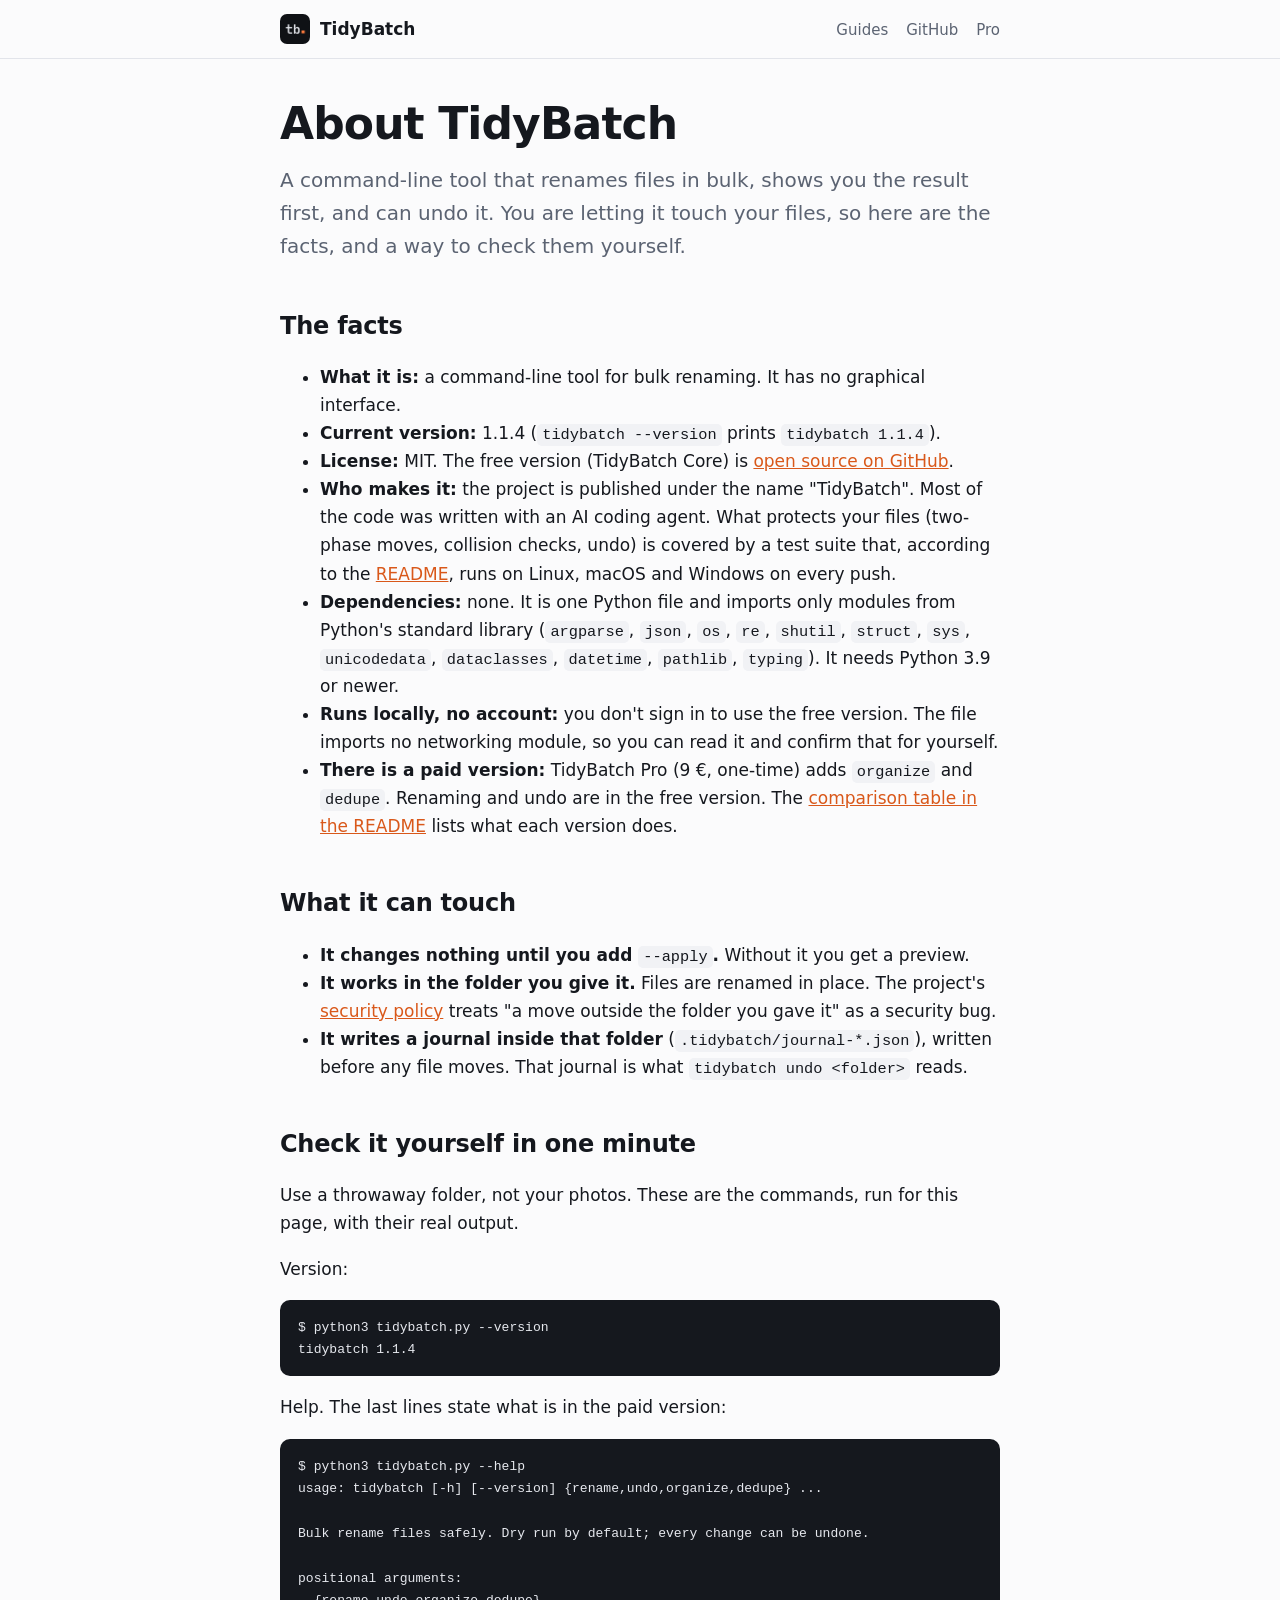
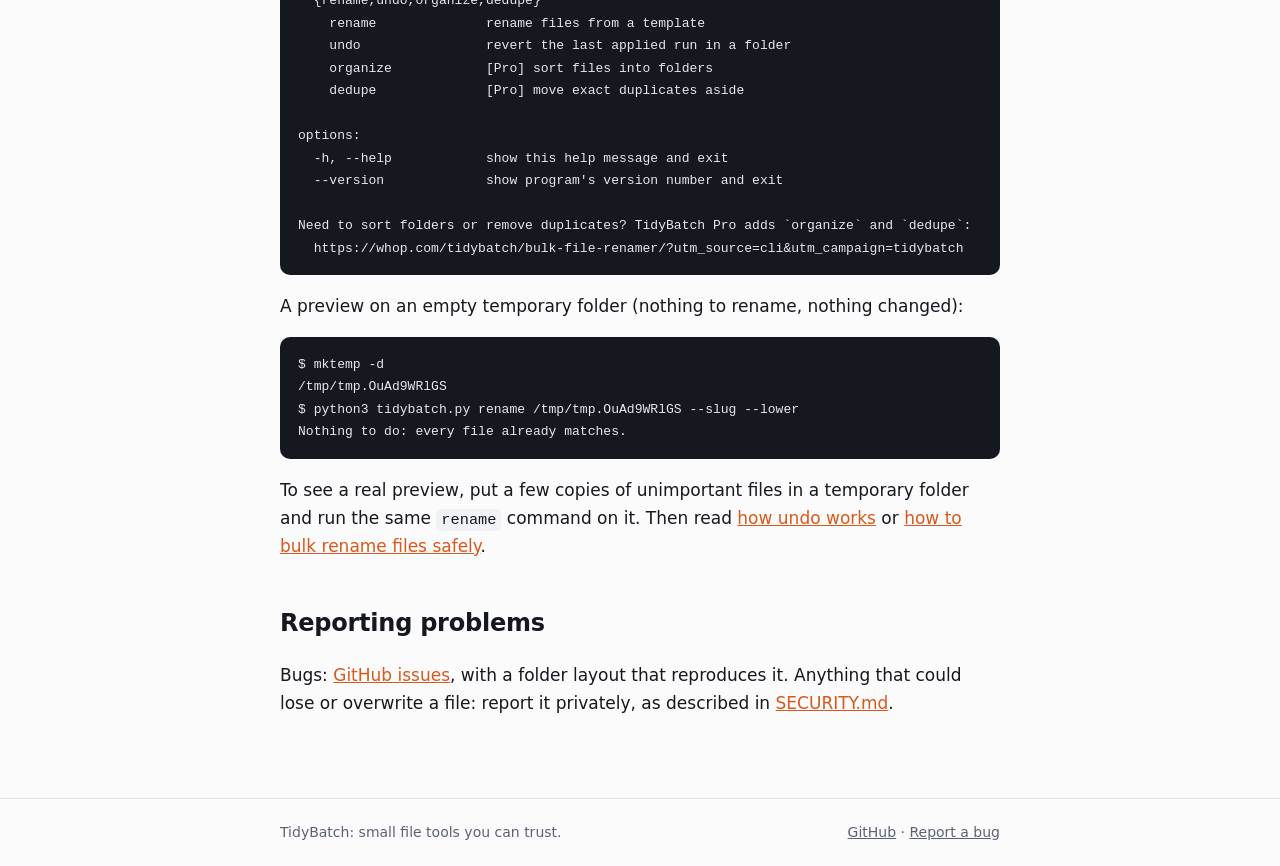
==== about/index.html @ 1a62101f "Add About / facts page, link from home footer and sitemap" ====
<!doctype html>
<html lang="en">
<head>
<meta charset="utf-8">
<meta name="viewport" content="width=device-width, initial-scale=1">
<title>About TidyBatch: facts, license and how to check it yourself</title>
<meta name="description" content="What TidyBatch is, its license, what it can touch, and how to check it on a throwaway folder before you trust it with real files.">
<link rel="canonical" href="https://tidybatch.github.io/about/">
<link rel="icon" href="/assets/avatar.png">
<link rel="stylesheet" href="/assets/style.css">
<meta property="og:title" content="About TidyBatch: facts, license and how to check it yourself">
<meta property="og:description" content="What TidyBatch is, its license, what it can touch, and how to check it on a throwaway folder before you trust it with real files.">
<meta property="og:url" content="https://tidybatch.github.io/about/">
<meta property="og:image" content="https://tidybatch.github.io/assets/social.png">
<meta name="twitter:card" content="summary_large_image">
</head>
<body>
<header class="site"><div class="wrap">
  <a class="brand" href="/"><img src="/assets/avatar.png" alt="">TidyBatch</a>
  <nav><a href="/guides/">Guides</a><a href="https://github.com/tidybatch/tidybatch">GitHub</a><a href="https://whop.com/tidybatch/bulk-file-renamer/?utm_source=site_about&amp;utm_campaign=tidybatch">Pro</a></nav>
</div></header>
<main><div class="wrap">
<h1>About TidyBatch</h1>
<p class="lead">A command-line tool that renames files in bulk, shows you the result first, and can undo it. You are letting it touch your files, so here are the facts, and a way to check them yourself.</p>

<h2>The facts</h2>
<ul>
  <li><strong>What it is:</strong> a command-line tool for bulk renaming. It has no graphical interface.</li>
  <li><strong>Current version:</strong> 1.1.4 (<code>tidybatch --version</code> prints <code>tidybatch 1.1.4</code>).</li>
  <li><strong>License:</strong> MIT. The free version (TidyBatch Core) is <a href="https://github.com/tidybatch/tidybatch">open source on GitHub</a>.</li>
  <li><strong>Who makes it:</strong> the project is published under the name "TidyBatch". Most of the code was written with an AI coding agent. What protects your files (two-phase moves, collision checks, undo) is covered by a test suite that, according to the <a href="https://github.com/tidybatch/tidybatch#how-its-made">README</a>, runs on Linux, macOS and Windows on every push.</li>
  <li><strong>Dependencies:</strong> none. It is one Python file and imports only modules from Python's standard library (<code>argparse</code>, <code>json</code>, <code>os</code>, <code>re</code>, <code>shutil</code>, <code>struct</code>, <code>sys</code>, <code>unicodedata</code>, <code>dataclasses</code>, <code>datetime</code>, <code>pathlib</code>, <code>typing</code>). It needs Python 3.9 or newer.</li>
  <li><strong>Runs locally, no account:</strong> you don't sign in to use the free version. The file imports no networking module, so you can read it and confirm that for yourself.</li>
  <li><strong>There is a paid version:</strong> TidyBatch Pro (9 €, one-time) adds <code>organize</code> and <code>dedupe</code>. Renaming and undo are in the free version. The <a href="https://github.com/tidybatch/tidybatch#free-this-repo-vs-pro">comparison table in the README</a> lists what each version does.</li>
</ul>

<h2>What it can touch</h2>
<ul>
  <li><strong>It changes nothing until you add <code>--apply</code>.</strong> Without it you get a preview.</li>
  <li><strong>It works in the folder you give it.</strong> Files are renamed in place. The project's <a href="https://github.com/tidybatch/tidybatch/blob/main/SECURITY.md">security policy</a> treats "a move outside the folder you gave it" as a security bug.</li>
  <li><strong>It writes a journal inside that folder</strong> (<code>.tidybatch/journal-*.json</code>), written before any file moves. That journal is what <code>tidybatch undo &lt;folder&gt;</code> reads.</li>
</ul>

<h2>Check it yourself in one minute</h2>
<p>Use a throwaway folder, not your photos. These are the commands, run for this page, with their real output.</p>
<p>Version:</p>
<pre><code>$ python3 tidybatch.py --version
tidybatch 1.1.4</code></pre>
<p>Help. The last lines state what is in the paid version:</p>
<pre><code>$ python3 tidybatch.py --help
usage: tidybatch [-h] [--version] {rename,undo,organize,dedupe} ...

Bulk rename files safely. Dry run by default; every change can be undone.

positional arguments:
  {rename,undo,organize,dedupe}
    rename              rename files from a template
    undo                revert the last applied run in a folder
    organize            [Pro] sort files into folders
    dedupe              [Pro] move exact duplicates aside

options:
  -h, --help            show this help message and exit
  --version             show program's version number and exit

Need to sort folders or remove duplicates? TidyBatch Pro adds `organize` and `dedupe`:
  https://whop.com/tidybatch/bulk-file-renamer/?utm_source=cli&amp;utm_campaign=tidybatch</code></pre>
<p>A preview on an empty temporary folder (nothing to rename, nothing changed):</p>
<pre><code>$ mktemp -d
/tmp/tmp.OuAd9WRlGS
$ python3 tidybatch.py rename /tmp/tmp.OuAd9WRlGS --slug --lower
Nothing to do: every file already matches.</code></pre>
<p>To see a real preview, put a few copies of unimportant files in a temporary folder and run the same <code>rename</code> command on it. Then read <a href="/guides/undo-bulk-rename/">how undo works</a> or <a href="/guides/bulk-rename-files-safely/">how to bulk rename files safely</a>.</p>

<h2>Reporting problems</h2>
<p>Bugs: <a href="https://github.com/tidybatch/tidybatch/issues">GitHub issues</a>, with a folder layout that reproduces it. Anything that could lose or overwrite a file: report it privately, as described in <a href="https://github.com/tidybatch/tidybatch/blob/main/SECURITY.md">SECURITY.md</a>.</p>
</div></main>
<footer class="site"><div class="wrap">
  <span>TidyBatch: small file tools you can trust.</span>
  <span><a href="https://github.com/tidybatch/tidybatch">GitHub</a> · <a href="https://github.com/tidybatch/tidybatch/issues">Report a bug</a></span>
</div></footer>
</body>
</html>
---- assets/style.css ----
:root {
  --bg: #fbfbfc; --panel: #f1f2f5; --text: #15181e; --dim: #5b6372; --accent: #d9581a;
  --ok: #1d8a52; --border: #e2e4ea; --code-bg: #15181e; --code-text: #e6e8ee;
  color-scheme: light;
}
@media (prefers-color-scheme: dark) {
  :root { --bg: #0f1115; --panel: #171a21; --text: #e6e8ee; --dim: #8b93a5; --accent: #ff7a3d;
    --ok: #5fd38d; --border: #262a33; --code-bg: #171a21; --code-text: #e6e8ee; color-scheme: dark; }
}
* { box-sizing: border-box; }
body { margin: 0; background: var(--bg); color: var(--text);
  font: 17px/1.65 system-ui, -apple-system, "Segoe UI", Roboto, sans-serif; }
.wrap { max-width: 760px; margin: 0 auto; padding: 0 20px; }
header.site { border-bottom: 1px solid var(--border); }
header.site .wrap { display: flex; align-items: center; justify-content: space-between; gap: 16px; padding-block: 14px; flex-wrap: wrap; }
.brand { display: flex; align-items: center; gap: 10px; color: var(--text); text-decoration: none; font-weight: 700; }
.brand img { width: 30px; height: 30px; border-radius: 7px; }
nav a { color: var(--dim); text-decoration: none; margin-left: 18px; font-size: 15px; }
nav a:hover { color: var(--text); }
main { padding-block: 40px 64px; }
h1 { font-size: clamp(30px, 5vw, 44px); line-height: 1.15; margin: 0 0 14px; letter-spacing: -0.02em; }
h2 { font-size: 24px; margin: 44px 0 10px; letter-spacing: -0.01em; }
h3 { font-size: 19px; margin: 28px 0 6px; }
p.lead { font-size: 20px; color: var(--dim); margin-top: 0; }
a { color: var(--accent); }
code { font: 0.9em ui-monospace, "SF Mono", Menlo, Consolas, monospace; background: var(--panel); padding: 2px 5px; border-radius: 5px; }
pre { background: var(--code-bg); color: var(--code-text); padding: 16px 18px; border-radius: 10px; overflow-x: auto; font-size: 14.5px; line-height: 1.55; }
pre code { background: none; padding: 0; color: inherit; }
img.demo { width: 100%; max-width: 100%; height: auto; border-radius: 12px; border: 1px solid var(--border); margin: 18px 0 6px; }
.cta { display: flex; gap: 12px; flex-wrap: wrap; margin: 22px 0; }
.btn { display: inline-block; padding: 11px 18px; border-radius: 9px; text-decoration: none; font-weight: 600; font-size: 16px; }
.btn.primary { background: var(--accent); color: #fff; }
.btn.ghost { border: 1px solid var(--border); color: var(--text); }
.cards { display: grid; grid-template-columns: repeat(auto-fit, minmax(220px, 1fr)); gap: 14px; margin: 18px 0; }
.card { background: var(--panel); border: 1px solid var(--border); border-radius: 12px; padding: 16px 18px; }
.card h3 { margin-top: 0; }
.card p { margin: 6px 0 0; color: var(--dim); font-size: 15.5px; }
.card a { text-decoration: none; }
.note { border-left: 3px solid var(--accent); background: var(--panel); padding: 12px 16px; border-radius: 0 10px 10px 0; margin: 20px 0; }
.ok { color: var(--ok); }
.table-wrap { overflow-x: auto; }
table { border-collapse: collapse; width: 100%; font-size: 15.5px; margin: 14px 0; }
th, td { border-bottom: 1px solid var(--border); padding: 9px 10px; text-align: left; vertical-align: top; }
footer.site { border-top: 1px solid var(--border); color: var(--dim); font-size: 14px; }
footer.site .wrap { padding-block: 22px; display: flex; gap: 18px; flex-wrap: wrap; justify-content: space-between; }
footer.site a { color: var(--dim); }
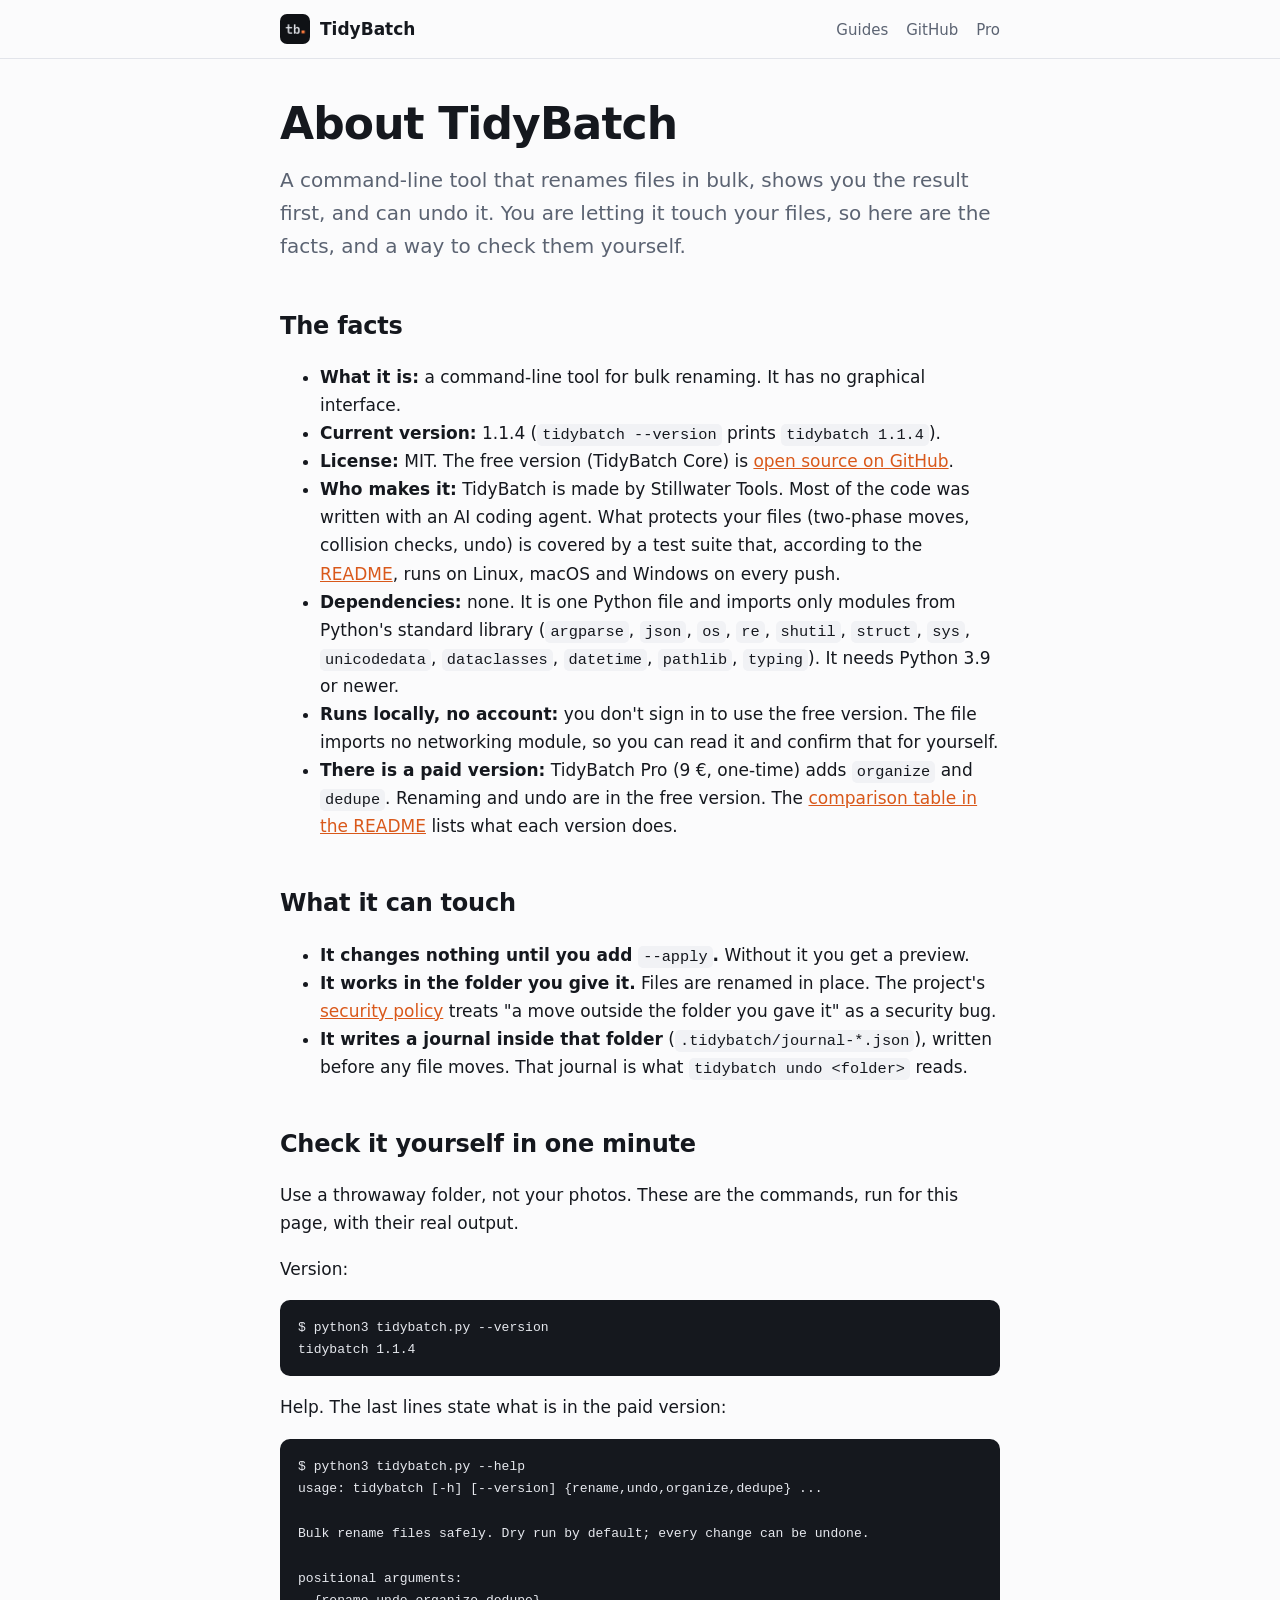
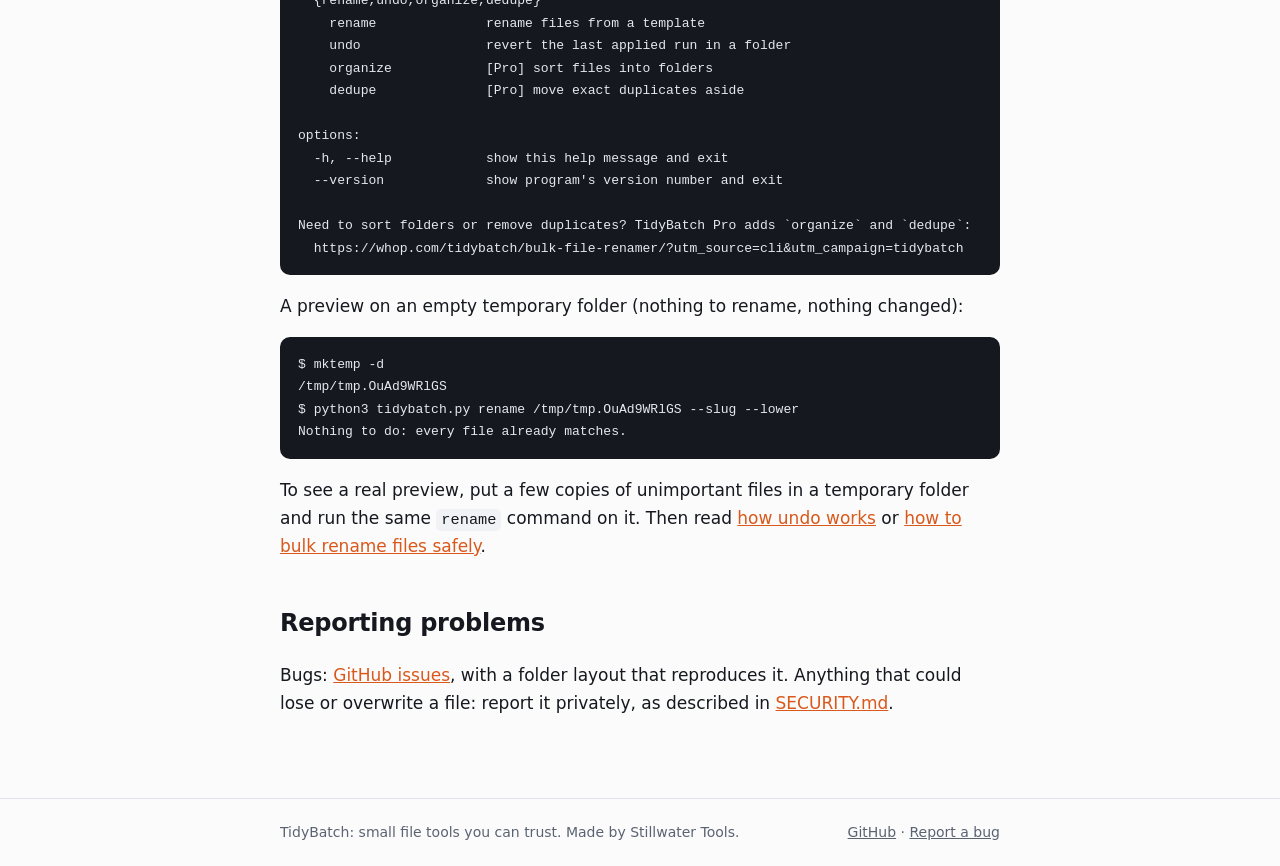
==== commit 94671f4b: "Footer and About: Made by Stillwater Tools" ====
--- a/about/index.html
+++ b/about/index.html
@@ -28,7 +28,7 @@
   <li><strong>What it is:</strong> a command-line tool for bulk renaming. It has no graphical interface.</li>
   <li><strong>Current version:</strong> 1.1.4 (<code>tidybatch --version</code> prints <code>tidybatch 1.1.4</code>).</li>
   <li><strong>License:</strong> MIT. The free version (TidyBatch Core) is <a href="https://github.com/tidybatch/tidybatch">open source on GitHub</a>.</li>
-  <li><strong>Who makes it:</strong> the project is published under the name "TidyBatch". Most of the code was written with an AI coding agent. What protects your files (two-phase moves, collision checks, undo) is covered by a test suite that, according to the <a href="https://github.com/tidybatch/tidybatch#how-its-made">README</a>, runs on Linux, macOS and Windows on every push.</li>
+  <li><strong>Who makes it:</strong> TidyBatch is made by Stillwater Tools. Most of the code was written with an AI coding agent. What protects your files (two-phase moves, collision checks, undo) is covered by a test suite that, according to the <a href="https://github.com/tidybatch/tidybatch#how-its-made">README</a>, runs on Linux, macOS and Windows on every push.</li>
   <li><strong>Dependencies:</strong> none. It is one Python file and imports only modules from Python's standard library (<code>argparse</code>, <code>json</code>, <code>os</code>, <code>re</code>, <code>shutil</code>, <code>struct</code>, <code>sys</code>, <code>unicodedata</code>, <code>dataclasses</code>, <code>datetime</code>, <code>pathlib</code>, <code>typing</code>). It needs Python 3.9 or newer.</li>
   <li><strong>Runs locally, no account:</strong> you don't sign in to use the free version. The file imports no networking module, so you can read it and confirm that for yourself.</li>
   <li><strong>There is a paid version:</strong> TidyBatch Pro (9 €, one-time) adds <code>organize</code> and <code>dedupe</code>. Renaming and undo are in the free version. The <a href="https://github.com/tidybatch/tidybatch#free-this-repo-vs-pro">comparison table in the README</a> lists what each version does.</li>
@@ -76,7 +76,7 @@
 <p>Bugs: <a href="https://github.com/tidybatch/tidybatch/issues">GitHub issues</a>, with a folder layout that reproduces it. Anything that could lose or overwrite a file: report it privately, as described in <a href="https://github.com/tidybatch/tidybatch/blob/main/SECURITY.md">SECURITY.md</a>.</p>
 </div></main>
 <footer class="site"><div class="wrap">
-  <span>TidyBatch: small file tools you can trust.</span>
+  <span>TidyBatch: small file tools you can trust. Made by Stillwater Tools.</span>
   <span><a href="https://github.com/tidybatch/tidybatch">GitHub</a> · <a href="https://github.com/tidybatch/tidybatch/issues">Report a bug</a></span>
 </div></footer>
 </body>
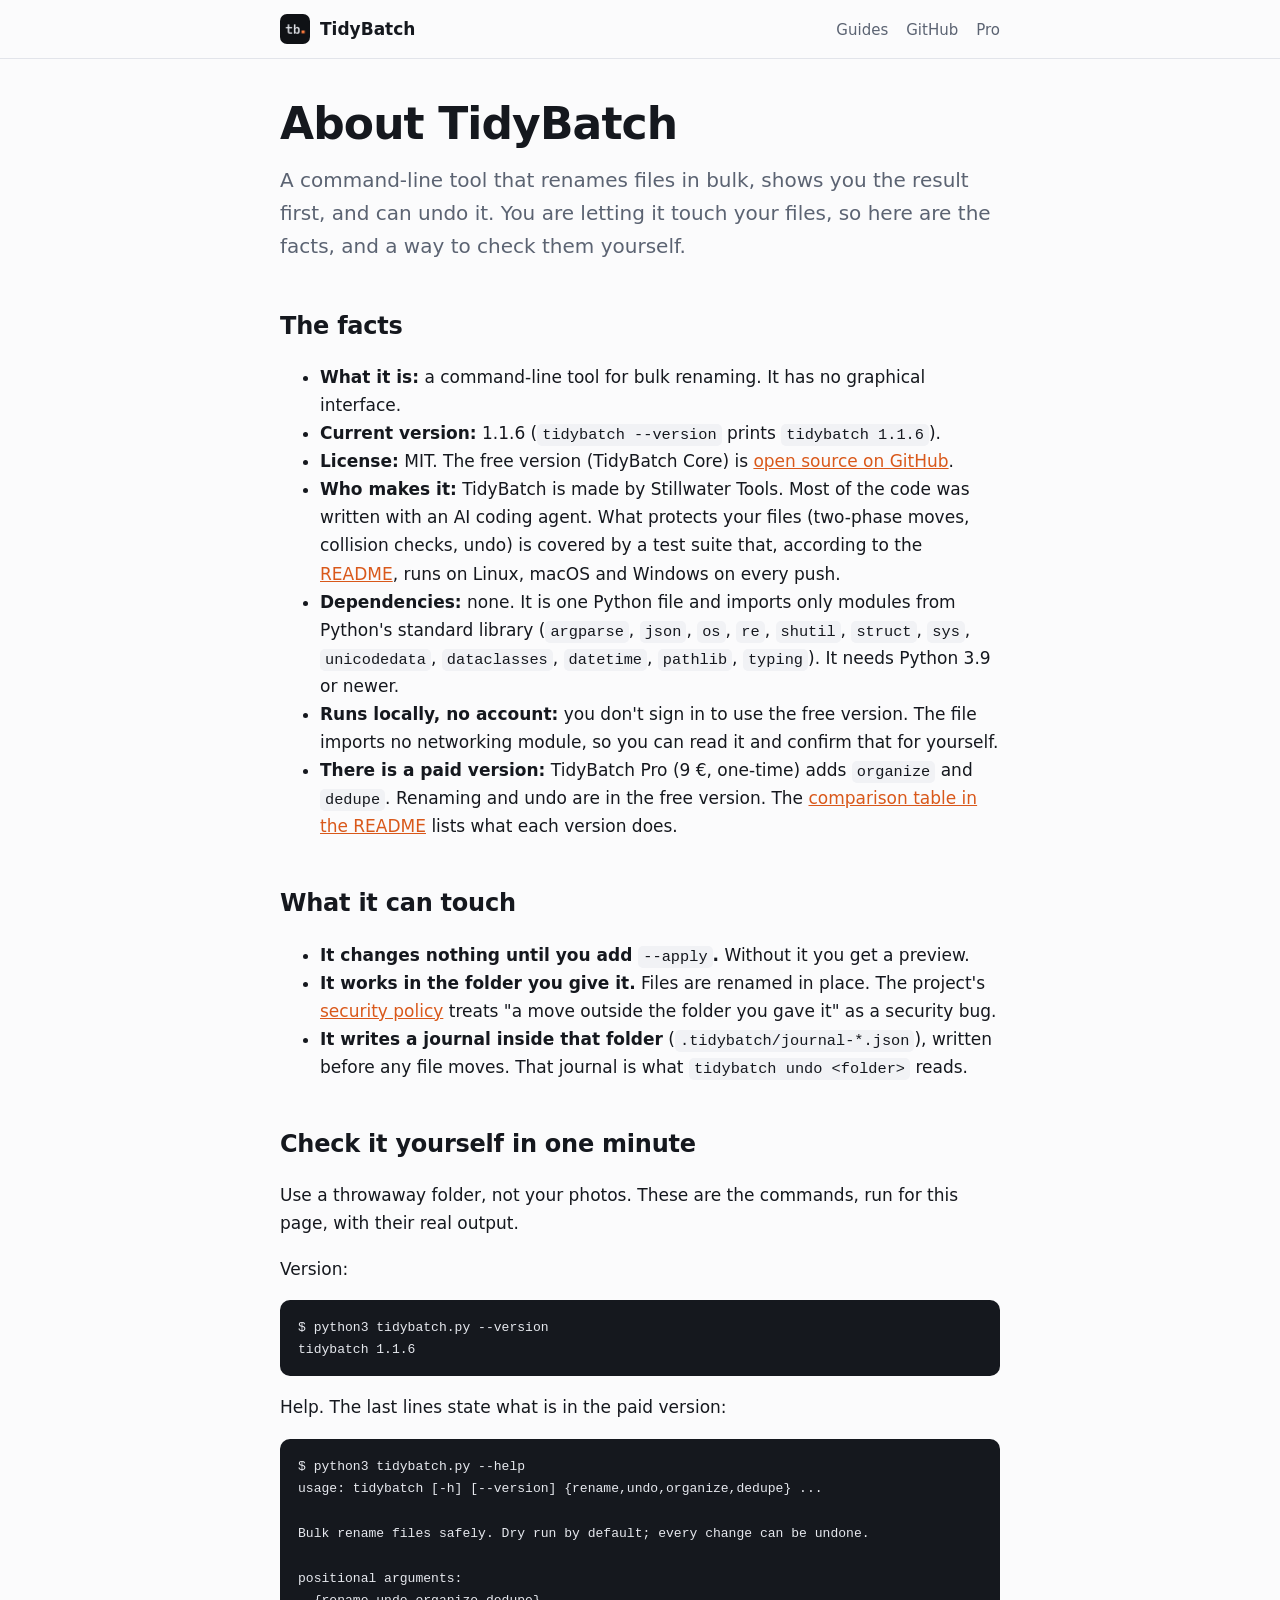
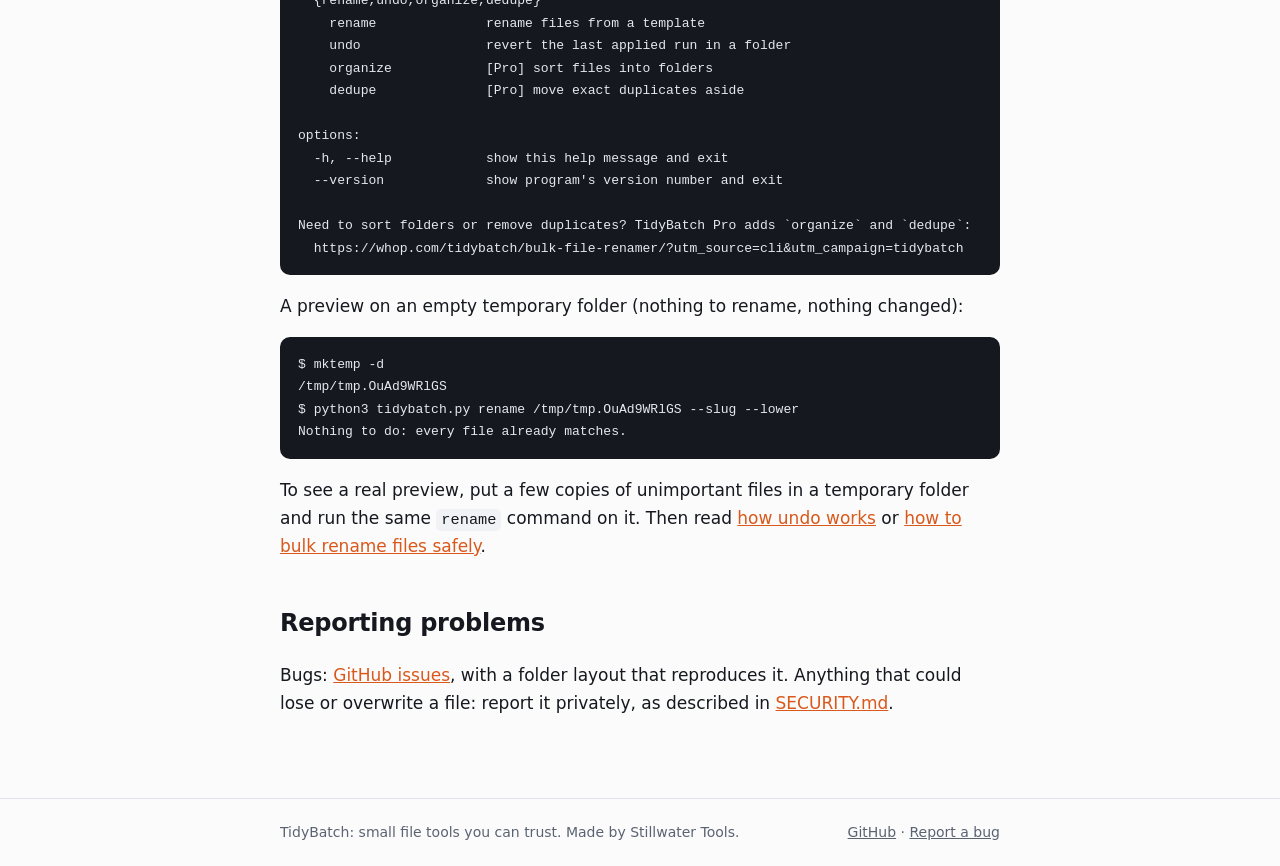
==== commit 01e33d75: "about: version 1.1.4 -> 1.1.6 (current on PyPI) Co-Authored-By: Claude Sonnet 5.5 <noreply@anthropic" ====
--- a/about/index.html
+++ b/about/index.html
@@ -26,7 +26,7 @@
 <h2>The facts</h2>
 <ul>
   <li><strong>What it is:</strong> a command-line tool for bulk renaming. It has no graphical interface.</li>
-  <li><strong>Current version:</strong> 1.1.4 (<code>tidybatch --version</code> prints <code>tidybatch 1.1.4</code>).</li>
+  <li><strong>Current version:</strong> 1.1.6 (<code>tidybatch --version</code> prints <code>tidybatch 1.1.6</code>).</li>
   <li><strong>License:</strong> MIT. The free version (TidyBatch Core) is <a href="https://github.com/tidybatch/tidybatch">open source on GitHub</a>.</li>
   <li><strong>Who makes it:</strong> TidyBatch is made by Stillwater Tools. Most of the code was written with an AI coding agent. What protects your files (two-phase moves, collision checks, undo) is covered by a test suite that, according to the <a href="https://github.com/tidybatch/tidybatch#how-its-made">README</a>, runs on Linux, macOS and Windows on every push.</li>
   <li><strong>Dependencies:</strong> none. It is one Python file and imports only modules from Python's standard library (<code>argparse</code>, <code>json</code>, <code>os</code>, <code>re</code>, <code>shutil</code>, <code>struct</code>, <code>sys</code>, <code>unicodedata</code>, <code>dataclasses</code>, <code>datetime</code>, <code>pathlib</code>, <code>typing</code>). It needs Python 3.9 or newer.</li>
@@ -45,7 +45,7 @@
 <p>Use a throwaway folder, not your photos. These are the commands, run for this page, with their real output.</p>
 <p>Version:</p>
 <pre><code>$ python3 tidybatch.py --version
-tidybatch 1.1.4</code></pre>
+tidybatch 1.1.6</code></pre>
 <p>Help. The last lines state what is in the paid version:</p>
 <pre><code>$ python3 tidybatch.py --help
 usage: tidybatch [-h] [--version] {rename,undo,organize,dedupe} ...
